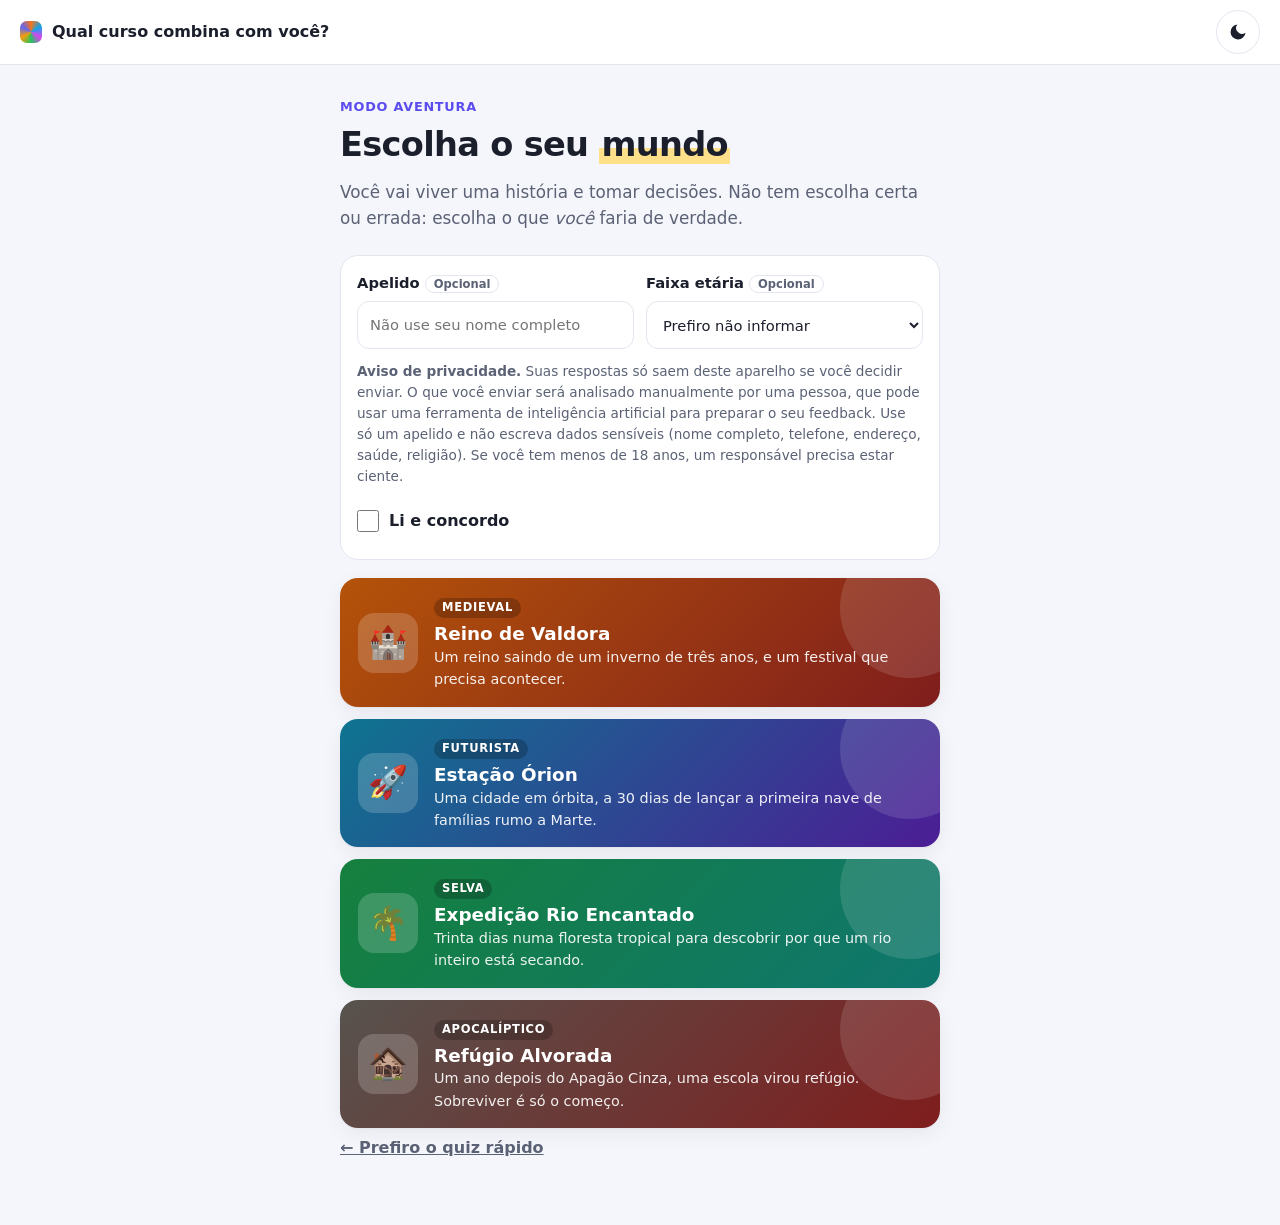
==== jogo.html @ d71a0f1b "Add files via upload" ====
<!DOCTYPE html>
<html lang="pt-BR">
<head>
  <meta charset="UTF-8">
  <meta name="viewport" content="width=device-width, initial-scale=1">
  <meta name="color-scheme" content="light dark">
  <title>Modo aventura · Qual curso combina com você?</title>
  <link rel="icon" href="data:,">
  <script src="tema-inicial.js"></script>
  <link rel="stylesheet" href="style.css">
  <link rel="stylesheet" href="jogo.css">
</head>
<body>
  <header class="topo">
    <a class="logo logo-link" href="index.html"><span class="logo-marca" aria-hidden="true"></span>Qual curso combina com você?</a>
    <button id="btn-tema" class="btn-tema" type="button" aria-label="Mudar tema">
      <svg class="icone-lua" viewBox="0 0 24 24" width="20" height="20" aria-hidden="true">
        <path fill="currentColor" d="M21 12.8A9 9 0 1 1 11.2 3a7 7 0 0 0 9.8 9.8z"/>
      </svg>
      <svg class="icone-sol" viewBox="0 0 24 24" width="20" height="20" aria-hidden="true">
        <circle cx="12" cy="12" r="4.5" fill="currentColor"/>
        <g stroke="currentColor" stroke-width="2" stroke-linecap="round">
          <path d="M12 2v2.5M12 19.5V22M2 12h2.5M19.5 12H22M4.9 4.9l1.8 1.8M17.3 17.3l1.8 1.8M4.9 19.1l1.8-1.8M17.3 6.7l1.8-1.8"/>
        </g>
      </svg>
    </button>
  </header>

  <main class="container">

    <!-- 1. ESCOLHER O MUNDO -->
    <section id="tela-mundos" class="tela">
      <p class="sobretitulo">Modo aventura</p>
      <h1>Escolha o seu <span class="grifo">mundo</span></h1>
      <p class="lead">
        Você vai viver uma história e tomar decisões. Não tem escolha certa ou errada:
        escolha o que <em>você</em> faria de verdade.
      </p>
      <div id="entrada"></div>
      <div id="lista-mundos" class="lista-mundos"></div>
      <a class="btn btn-link" href="index.html">← Prefiro o quiz rápido</a>
    </section>

    <!-- 2. ESCOLHER O PERSONAGEM -->
    <section id="tela-personagem" class="tela" hidden>
      <div class="banner-mundo">
        <span id="banner-emoji" class="banner-emoji" aria-hidden="true"></span>
        <div>
          <p id="banner-genero" class="banner-genero"></p>
          <h2 id="banner-nome"></h2>
        </div>
      </div>
      <p id="mundo-intro" class="mundo-intro"></p>

      <h3 class="titulo-secao">Com quem você vai jogar?</h3>
      <p class="dica-secao">O personagem é só o visual: ele não muda o seu resultado.</p>
      <div id="lista-personagens" class="lista-personagens" role="radiogroup" aria-label="Personagens"></div>

      <div class="acoes">
        <button id="btn-voltar-mundos" class="btn btn-link" type="button">← Outro mundo</button>
        <button id="btn-iniciar" class="btn btn-primario" type="button" disabled>Começar a aventura</button>
      </div>
    </section>

    <!-- 3. CENAS -->
    <section id="tela-cena" class="tela" hidden>
      <div class="cena-topo">
        <span class="cena-jogador">
          <span id="cena-avatar" class="cena-avatar" aria-hidden="true"></span>
          <span id="cena-nome"></span>
        </span>
        <span id="cena-capitulo" class="contador" aria-live="polite"></span>
      </div>
      <div id="trilha" class="trilha" aria-hidden="true"></div>

      <article id="cartao-cena" class="cartao cartao-cena">
        <p id="cena-mundo" class="cena-mundo"></p>
        <h2 id="cena-titulo"></h2>
        <p id="cena-texto" class="cena-texto"></p>
        <div id="cena-opcoes" class="opcoes" role="group" aria-labelledby="cena-titulo"></div>
        <div id="cena-reacao" class="cena-reacao" hidden>
          <p id="cena-reacao-texto" aria-live="polite"></p>
          <button id="btn-continuar" class="btn btn-primario" type="button">Continuar →</button>
        </div>
      </article>
      <p class="dica-teclado">Dica: você pode escolher com as teclas 1 a 4.</p>
    </section>

    <!-- 4. ACAMPAMENTO (perguntas abertas) -->
    <section id="tela-acampamento" class="tela" hidden>
      <p class="sobretitulo">Pausa na aventura</p>
      <h2>Agora, um pouco sobre você</h2>
      <p id="acampamento-texto" class="mundo-intro"></p>
      <p class="lead">
        Essas perguntas são sobre a sua vida real, fora do jogo. Escreva do seu jeito,
        como se estivesse contando para um amigo.
      </p>
      <form id="form-abertas" novalidate></form>
      <div class="acoes">
        <span></span>
        <button id="btn-finalizar" class="btn btn-primario" type="button">Ver minha revelação</button>
      </div>
    </section>

    <!-- 5. RESULTADO: montado por resultado.js -->
    <section id="tela-resultado" class="tela" hidden></section>

  </main>

  <script src="data/perguntas.js"></script>
  <script src="data/profissoes.js"></script>
  <script src="data/mundos/medieval.js"></script>
  <script src="data/mundos/futurista.js"></script>
  <script src="data/mundos/floresta.js"></script>
  <script src="data/mundos/apocaliptico.js"></script>
  <script src="nucleo.js"></script>
  <script src="interface-comum.js"></script>
  <script src="resultado.js"></script>
  <script src="jogo.js"></script>
</body>
</html>
---- style.css ----
:root {
  --bg: #f5f6fb;
  --card: #ffffff;
  --texto: #1b1f2c;
  --suave: #5b6275;
  --borda: #e3e6ef;
  --primaria: #5b4cf0;
  --primaria-escura: #4637d6;
  --primaria-suave: #efedff;
  --destaque-bg: #f3f1ff;
  --destaque-borda: #dcd7ff;
  --grifo: #ffe08a;
  --erro: #b42318;
  --erro-bg: #fff1f0;
  --raio: 18px;
  --raio-p: 12px;
  --sombra: 0 1px 2px rgba(20, 24, 40, 0.04), 0 6px 20px rgba(20, 24, 40, 0.06);

  /* Uma cor por perfil RIASEC */
  --cor-R: #f97316;
  --cor-I: #0ea5e9;
  --cor-A: #d946ef;
  --cor-S: #22c55e;
  --cor-E: #f59e0b;
  --cor-C: #6366f1;
}

/* Tema escuro: o atributo data-tema é definido no <head> e pelo botão ☀/☾ */
:root[data-tema="escuro"] {
  color-scheme: dark;
  --bg: #0f1220;
  --card: #181c2e;
  --texto: #e8eaf3;
  --suave: #a3a9bd;
  --borda: #2a3048;
  --primaria: #6d5ff5;
  --primaria-escura: #8174ff;
  --primaria-suave: #24224a;
  --destaque-bg: #1c1d3a;
  --destaque-borda: #34326a;
  --grifo: #6b4f00;
  --erro: #ff8a80;
  --erro-bg: #3a1a1a;
  --sombra: 0 1px 2px rgba(0, 0, 0, 0.3), 0 6px 20px rgba(0, 0, 0, 0.25);
}

* { box-sizing: border-box; }

body {
  margin: 0;
  font-family: system-ui, -apple-system, "Segoe UI", Roboto, sans-serif;
  background: var(--bg);
  color: var(--texto);
  line-height: 1.55;
  -webkit-font-smoothing: antialiased;
}

/* ---------- Topo ---------- */
.topo {
  background: var(--card);
  border-bottom: 1px solid var(--borda);
  padding: 10px 20px;
  display: flex;
  justify-content: space-between;
  align-items: center;
  gap: 12px;
}
.btn-tema {
  flex: none;
  width: 44px; height: 44px;
  display: grid; place-items: center;
  border: 1px solid var(--borda);
  border-radius: 50%;
  background: var(--card);
  color: var(--texto);
  cursor: pointer;
}
.btn-tema:hover { border-color: var(--primaria); color: var(--primaria); }
.btn-tema:focus-visible { outline: 3px solid var(--primaria); outline-offset: 2px; }
/* No claro mostra a lua (ir para o escuro); no escuro mostra o sol */
.icone-sol { display: none; }
[data-tema="escuro"] .icone-sol { display: block; }
[data-tema="escuro"] .icone-lua { display: none; }
.logo { display: inline-flex; align-items: center; gap: 10px; font-weight: 700; }
.logo-marca {
  width: 22px; height: 22px; border-radius: 7px;
  background: conic-gradient(var(--cor-R), var(--cor-I), var(--cor-A), var(--cor-S), var(--cor-E), var(--cor-C), var(--cor-R));
}

.container {
  max-width: 640px;
  margin: 0 auto;
  padding: 32px 20px 64px;
}

/* ---------- Tipografia ---------- */
h1 { font-size: 2.1rem; line-height: 1.2; margin: 0 0 14px; letter-spacing: -0.02em; }
h2 { font-size: 1.5rem; line-height: 1.3; margin: 0 0 12px; letter-spacing: -0.01em; }
h3 { font-size: 1.05rem; margin: 0 0 14px; }
h1:focus, h2:focus { outline: none; }

.sobretitulo {
  margin: 0 0 8px;
  font-size: 0.8rem;
  font-weight: 700;
  letter-spacing: 0.06em;
  text-transform: uppercase;
  color: var(--primaria);
}
.grifo {
  background: linear-gradient(transparent 60%, var(--grifo) 60%);
  padding: 0 2px;
}
.lead { color: var(--suave); font-size: 1.05rem; margin: 0 0 24px; }

/* ---------- Telas ---------- */
.tela { animation: aparecer 0.3s ease-out; }
@keyframes aparecer {
  from { opacity: 0; transform: translateY(8px); }
  to { opacity: 1; transform: none; }
}

/* ---------- Intro ---------- */
.etapas { list-style: none; padding: 0; margin: 0 0 20px; display: grid; gap: 10px; }
.etapas li {
  display: flex; align-items: center; gap: 14px;
  background: var(--card);
  border: 1px solid var(--borda);
  border-radius: var(--raio-p);
  padding: 12px 16px;
}
.etapas strong { display: block; }
.etapas span:not(.etapa-num) { color: var(--suave); font-size: 0.92rem; }
.etapa-num {
  flex: none;
  width: 32px; height: 32px; border-radius: 50%;
  display: grid; place-items: center;
  background: var(--primaria-suave); color: var(--primaria);
  font-weight: 700;
}

/* Escolha entre quiz rápido e modo aventura */
.modos { display: grid; gap: 12px; margin: 0 0 20px; }
.modo {
  font: inherit;
  color: var(--texto);
  text-decoration: none;
  text-align: left;
  display: flex; align-items: center; gap: 14px;
  width: 100%;
  min-height: 76px;
  padding: 14px 18px;
  background: var(--card);
  border: 1.5px solid var(--borda);
  border-radius: var(--raio);
  box-shadow: var(--sombra);
  cursor: pointer;
  transition: border-color 0.15s, transform 0.1s;
}
.modo:hover { border-color: var(--primaria); }
.modo:active { transform: scale(0.99); }
.modo:focus-visible { outline: 3px solid var(--primaria); outline-offset: 2px; }
.modo-emoji {
  flex: none;
  width: 48px; height: 48px; border-radius: 14px;
  display: grid; place-items: center;
  font-size: 1.6rem;
  background: var(--primaria-suave);
}
.modo-texto { flex: 1; }
.modo-texto strong { display: block; font-size: 1.08rem; }
.modo-texto span { color: var(--suave); font-size: 0.9rem; }
.modo-seta { flex: none; font-size: 1.3rem; color: var(--primaria); font-weight: 700; }
.modo-aventura {
  background: linear-gradient(135deg, var(--primaria-suave), var(--card) 70%);
  border-color: var(--destaque-borda);
}

.chips { list-style: none; padding: 0; margin: 0 0 28px; display: flex; flex-wrap: wrap; gap: 8px; }
.chips li {
  font-size: 0.85rem;
  color: var(--suave);
  border: 1px solid var(--borda);
  border-radius: 99px;
  padding: 4px 12px;
}

.aviso {
  font-size: 0.85rem;
  color: var(--suave);
  border-left: 3px solid var(--borda);
  padding: 4px 0 4px 14px;
  margin: 28px 0;
}

/* ---------- Entrada: apelido, faixa etária e consentimento ---------- */
.entrada {
  display: grid;
  grid-template-columns: 1fr 1fr;
  gap: 12px;
  background: var(--card);
  border: 1px solid var(--borda);
  border-radius: var(--raio);
  padding: 16px;
  margin: 0 0 18px;
}
.entrada-campo { display: grid; gap: 6px; align-content: start; min-width: 0; font-weight: 600; font-size: 0.92rem; }
.entrada-campo input, .entrada-campo select {
  font: inherit;
  font-weight: 400;
  color: var(--texto);
  background: var(--card);
  width: 100%;
  min-height: 48px;
  padding: 10px 12px;
  border: 1.5px solid var(--borda);
  border-radius: var(--raio-p);
}
.entrada-campo input:focus, .entrada-campo select:focus { border-color: var(--primaria); outline: none; }
.entrada-aviso, .entrada-concordo, .entrada .erro { grid-column: 1 / -1; }
.entrada-aviso { margin: 0; font-size: 0.85rem; color: var(--suave); }
.entrada-concordo { display: flex; align-items: center; gap: 10px; min-height: 44px; font-weight: 600; cursor: pointer; }
.entrada-concordo input { width: 22px; height: 22px; margin: 0; accent-color: var(--primaria); }
.entrada .erro { margin: 0; }

/* ---------- Botões ---------- */
.btn {
  font: inherit;
  cursor: pointer;
  border: 1px solid var(--borda);
  background: var(--card);
  color: var(--texto);
  min-height: 48px;
  padding: 12px 22px;
  border-radius: var(--raio-p);
  font-weight: 600;
  transition: background 0.15s, border-color 0.15s, transform 0.1s;
}
.btn:hover { border-color: var(--primaria); }
.btn:active { transform: scale(0.98); }
.btn:focus-visible, .opcao:focus-visible, textarea:focus-visible {
  outline: 3px solid var(--primaria);
  outline-offset: 2px;
}
.btn-primario { background: var(--primaria); color: #fff; border-color: var(--primaria); }
.btn-primario:hover { background: var(--primaria-escura); border-color: var(--primaria-escura); }
.btn-grande { width: 100%; font-size: 1.1rem; min-height: 56px; }
.btn-link { border: none; background: none; color: var(--suave); padding: 8px 0; min-height: 40px; }
.btn-link:hover { color: var(--texto); }

/* ---------- Quiz ---------- */
.quiz-topo { display: flex; justify-content: space-between; align-items: center; margin-bottom: 8px; }
.contador { color: var(--suave); font-size: 0.88rem; margin: 0; font-variant-numeric: tabular-nums; }

.progresso { height: 8px; background: var(--borda); border-radius: 99px; overflow: hidden; margin-bottom: 24px; }
#barra-progresso {
  height: 100%; width: 0;
  background: linear-gradient(90deg, var(--primaria), var(--cor-A));
  border-radius: 99px;
  transition: width 0.3s ease;
}

.cartao-pergunta { padding: 28px 24px; }
.cartao-pergunta.entrar { animation: aparecer 0.25s ease-out; }
.enunciado { color: var(--suave); margin: 0 0 6px; font-size: 0.95rem; }
#pergunta-texto { font-size: 1.45rem; line-height: 1.3; margin: 0 0 24px; }

.opcoes { display: grid; gap: 10px; }
.opcao {
  font: inherit;
  color: var(--texto);
  display: flex; align-items: center; gap: 14px;
  text-align: left;
  cursor: pointer;
  min-height: 52px;
  padding: 10px 16px;
  border-radius: var(--raio-p);
  border: 1.5px solid var(--borda);
  background: var(--card);
  transition: background 0.15s, border-color 0.15s;
}
.opcao:hover { border-color: var(--primaria); background: var(--destaque-bg); }
.opcao-num {
  flex: none;
  width: 28px; height: 28px; border-radius: 50%;
  display: grid; place-items: center;
  font-size: 0.85rem; font-weight: 700;
  border: 1.5px solid var(--borda);
  color: var(--suave);
}
.opcao.selecionada { border-color: var(--primaria); background: var(--primaria-suave); font-weight: 600; }
.opcao.selecionada .opcao-num { background: var(--primaria); border-color: var(--primaria); color: #fff; }

.incentivo { min-height: 1.5em; margin: 16px 0 0; text-align: center; font-weight: 600; color: var(--primaria); }
.dica-teclado { text-align: center; color: var(--suave); font-size: 0.82rem; margin: 4px 0 0; }
@media (hover: none) { .dica-teclado { display: none; } }

/* ---------- Perguntas abertas ---------- */
.campo { margin-bottom: 22px; }
.campo label { display: flex; align-items: baseline; gap: 8px; flex-wrap: wrap; font-weight: 600; margin-bottom: 4px; }
.selo-opcional {
  font-size: 0.72rem; font-weight: 600;
  color: var(--suave);
  border: 1px solid var(--borda);
  border-radius: 99px;
  padding: 1px 8px;
}
.campo .dica { display: block; color: var(--suave); font-size: 0.88rem; margin-bottom: 8px; }
.campo textarea {
  width: 100%;
  min-height: 110px;
  font: inherit;
  color: var(--texto);
  background: var(--card);
  padding: 12px 14px;
  border: 1.5px solid var(--borda);
  border-radius: var(--raio-p);
  resize: vertical;
}
.campo textarea:focus { border-color: var(--primaria); outline: none; }
.campo.invalido textarea { border-color: var(--erro); background: var(--erro-bg); }
.contagem { font-size: 0.8rem; color: var(--suave); text-align: right; margin-top: 4px; font-variant-numeric: tabular-nums; }
.erro { color: var(--erro); font-size: 0.9rem; font-weight: 600; margin: 0 0 12px; }
.acoes { display: flex; justify-content: space-between; align-items: center; gap: 12px; }

/* ---------- Resultado ---------- */
.cartao {
  background: var(--card);
  border: 1px solid var(--borda);
  border-radius: var(--raio);
  padding: 22px;
  margin-bottom: 18px;
  box-shadow: var(--sombra);
}
.cartao.destaque { background: var(--destaque-bg); border-color: var(--destaque-borda); }

.perfil-resumo { color: var(--suave); margin: -6px 0 18px; }

.barra-linha {
  display: grid;
  grid-template-columns: 112px 1fr 44px;
  gap: 12px;
  align-items: center;
  margin-bottom: 10px;
  font-size: 0.92rem;
}
.barra-nome { display: flex; align-items: center; gap: 8px; }
.barra-nome::before {
  content: ""; flex: none; width: 10px; height: 10px; border-radius: 50%;
  background: var(--cor);
}
.barra-linha.forte .barra-nome { font-weight: 700; }
.barra-fundo { background: var(--borda); border-radius: 99px; height: 12px; overflow: hidden; }
.barra-valor { height: 100%; width: 0; background: var(--cor); border-radius: 99px; transition: width 0.8s ease-out; }
.barra-linha:not(.forte) .barra-valor { opacity: 0.55; }
.barra-pct { color: var(--suave); text-align: right; font-variant-numeric: tabular-nums; }

.perfil-R { --cor: var(--cor-R); }
.perfil-I { --cor: var(--cor-I); }
.perfil-A { --cor: var(--cor-A); }
.perfil-S { --cor: var(--cor-S); }
.perfil-E { --cor: var(--cor-E); }
.perfil-C { --cor: var(--cor-C); }

.lista-cursos { list-style: none; counter-reset: curso; padding: 0; margin: 0; display: grid; gap: 10px; }
.lista-cursos li {
  counter-increment: curso;
  display: grid;
  grid-template-columns: 28px 1fr;
  gap: 2px 12px;
  padding: 12px 14px;
  border: 1px solid var(--borda);
  border-radius: var(--raio-p);
}
.lista-cursos li::before {
  content: counter(curso);
  grid-row: span 2;
  width: 28px; height: 28px; border-radius: 50%;
  display: grid; place-items: center;
  background: var(--primaria-suave); color: var(--primaria);
  font-weight: 700; font-size: 0.85rem;
}
.lista-cursos li > * { grid-column: 2; }
/* Nome do curso ocupa a linha; se não couber, a afinidade desce para baixo dele */
.curso-topo { display: flex; flex-wrap: wrap; justify-content: space-between; align-items: baseline; gap: 0 10px; }
.curso-topo strong { flex: 1 1 14rem; }
.curso-afinidade {
  flex: none;
  font-size: 0.75rem; font-weight: 600;
  color: var(--suave);
  border: 1px solid var(--borda);
  border-radius: 99px;
  padding: 1px 9px;
}
.curso-afinidade.nivel-muito { color: var(--primaria); background: var(--primaria-suave); border-color: transparent; }
.curso-afinidade.nivel-pouco { font-weight: 400; }
.lista-cursos .curso-resumo { color: var(--suave); font-size: 0.92rem; }
.cartao-dica { color: var(--suave); font-size: 0.88rem; margin: -8px 0 14px; }

.btn-areas {
  justify-self: start;
  font: inherit;
  font-size: 0.88rem;
  font-weight: 600;
  color: var(--primaria);
  background: var(--primaria-suave);
  border: none;
  border-radius: 99px;
  padding: 6px 14px;
  margin-top: 8px;
  min-height: 36px;
  cursor: pointer;
}
.btn-areas:hover { background: var(--destaque-borda); }
.btn-areas:focus-visible { outline: 3px solid var(--primaria); outline-offset: 2px; }
.ia-curso .btn-areas { display: block; }

/* ---------- Organograma (janela de áreas) ---------- */
.dialogo {
  width: min(560px, calc(100% - 32px));
  max-height: 88vh;
  padding: 0;
  border: 1px solid var(--borda);
  border-radius: var(--raio);
  background: var(--bg);
  color: var(--texto);
  box-shadow: 0 20px 60px rgba(0, 0, 0, 0.3);
  overflow: hidden; /* a rolagem fica no .dialogo-corpo */
}
.dialogo[open] { animation: aparecer 0.25s ease-out; }
.dialogo::backdrop { background: rgba(10, 12, 25, 0.55); }
body:has(.dialogo[open]) { overflow: hidden; }
.dialogo-corpo { max-height: 88vh; overflow-y: auto; padding: 18px 20px 8px; }
.dialogo-topo { display: flex; justify-content: space-between; align-items: center; margin-bottom: 10px; }
.dialogo-topo .sobretitulo { margin: 0; }
.btn-fechar {
  width: 40px; height: 40px;
  border: 1px solid var(--borda); border-radius: 50%;
  background: var(--card); color: var(--texto);
  font-size: 1rem; cursor: pointer;
}
.btn-fechar:hover { border-color: var(--primaria); }
.btn-fechar:focus-visible { outline: 3px solid var(--primaria); outline-offset: 2px; }

/* Nó raiz: o curso */
.organo-raiz {
  background: var(--card);
  border: 1px solid var(--borda);
  border-top: 5px solid var(--cor);
  border-radius: var(--raio-p);
  padding: 16px 18px;
  text-align: center;
  position: relative;
}
.organo-raiz h2 { font-size: 1.25rem; margin: 0 0 4px; }
.organo-raiz p { color: var(--suave); font-size: 0.92rem; margin: 0 0 10px; }
.organo-nivel {
  display: inline-block;
  font-size: 0.82rem; font-weight: 700;
  color: var(--primaria);
  background: var(--primaria-suave);
  border-radius: 99px;
  padding: 3px 12px;
}

/* Ramos: linha vertical saindo da raiz e um traço para cada área */
.organo-ramos {
  list-style: none;
  margin: 0 0 0 22px;
  padding: 18px 0 0 0;
  border-left: 2px solid var(--borda);
}
.organo-ramo { position: relative; padding-left: 22px; margin-bottom: 12px; }
.organo-ramo:last-child { margin-bottom: 0; }
.organo-ramo::before {
  content: "";
  position: absolute;
  left: 0; top: 26px;
  width: 22px;
  border-top: 2px solid var(--borda);
}
/* Esconde o resto da linha vertical abaixo do último ramo */
.organo-ramo:last-child::after {
  content: "";
  position: absolute;
  left: -2px; top: 28px; bottom: 0;
  width: 2px;
  background: var(--bg);
}

.organo-no {
  background: var(--card);
  border: 1px solid var(--borda);
  border-left: 4px solid var(--cor);
  border-radius: var(--raio-p);
  padding: 12px 14px;
}
.organo-ramo.melhor .organo-no { border-color: var(--cor); box-shadow: var(--sombra); }
.organo-no-topo { display: flex; justify-content: space-between; align-items: center; gap: 8px; flex-wrap: wrap; }
.selo-melhor {
  font-size: 0.72rem; font-weight: 700;
  color: #fff;
  background: var(--primaria);
  border-radius: 99px;
  padding: 2px 10px;
}
.organo-desc { margin: 4px 0 10px; color: var(--suave); font-size: 0.9rem; }
.medidor { height: 8px; background: var(--borda); border-radius: 99px; overflow: hidden; }
.medidor-valor { height: 100%; width: 0; background: var(--cor); border-radius: 99px; transition: width 0.7s ease-out; }
.organo-rodape {
  display: flex; justify-content: space-between; gap: 8px; flex-wrap: wrap;
  margin-top: 6px;
  font-size: 0.8rem;
}
.organo-nivel-area { font-weight: 700; font-variant-numeric: tabular-nums; }
.organo-perfis { color: var(--suave); }

/* Janela de exportar PDF */
.dialogo-pequeno { width: min(440px, calc(100% - 32px)); }
.dialogo-pequeno h2 { font-size: 1.2rem; margin: 0; }
.dialogo-texto { color: var(--suave); margin: 0 0 14px; }
.dialogo-nota { font-size: 0.85rem; }
.pdf-opcoes { display: grid; gap: 8px; margin-bottom: 16px; }
.opcao-pdf {
  display: flex; align-items: center; gap: 12px;
  min-height: 48px;
  padding: 10px 14px;
  background: var(--card);
  border: 1.5px solid var(--borda);
  border-radius: var(--raio-p);
  cursor: pointer;
}
.opcao-pdf:has(input:checked) { border-color: var(--primaria); background: var(--primaria-suave); }
.opcao-pdf input { width: 20px; height: 20px; accent-color: var(--primaria); flex: none; }
.opcao-pdf span { flex: 1; font-weight: 600; }
.opcao-pdf small { color: var(--suave); }
.acoes-dialogo { justify-content: flex-end; padding-bottom: 12px; }

/* Celular: a janela vira uma "gaveta" que sobe de baixo */
@media (max-width: 560px) {
  .dialogo {
    width: 100%;
    max-width: 100%;
    margin: auto 0 0;
    border-radius: var(--raio) var(--raio) 0 0;
    border-bottom: none;
  }
  .dialogo[open] { animation: subir 0.3s ease-out; }
  .organo-ramos { margin-left: 12px; }
}
@keyframes subir { from { transform: translateY(40px); opacity: 0; } to { transform: none; opacity: 1; } }

/* Análise da IA */
.ia-status { color: var(--suave); }
.ia-carregando p { margin: 0 0 14px; }
.esqueleto { display: grid; gap: 10px; }
.esqueleto div {
  height: 12px; border-radius: 99px;
  background: linear-gradient(90deg, var(--borda) 25%, var(--card) 50%, var(--borda) 75%);
  background-size: 200% 100%;
  animation: brilho 1.4s infinite linear;
}
.esqueleto div:nth-child(2) { width: 92%; }
.esqueleto div:nth-child(3) { width: 78%; }
.esqueleto div:nth-child(4) { width: 60%; }
@keyframes brilho { from { background-position: 200% 0; } to { background-position: -200% 0; } }

#ia-conteudo h4 { margin: 22px 0 8px; font-size: 1rem; }
#ia-conteudo h4:first-child { margin-top: 0; }
#ia-conteudo p { margin: 0; }
#ia-conteudo ul { margin: 0; padding-left: 20px; }
#ia-conteudo li { margin-bottom: 8px; }
.ia-curso {
  background: var(--card);
  border: 1px solid var(--destaque-borda);
  border-radius: var(--raio-p);
  padding: 12px 14px;
  margin-bottom: 8px;
}
.ia-curso strong { display: block; margin-bottom: 2px; }
.ia-curso .selo-ia {
  display: inline-block;
  margin-left: 8px;
  vertical-align: 2px;
  font-size: 0.72rem; font-weight: 600;
  color: var(--suave);
  border: 1px dashed var(--suave);
  border-radius: 99px;
  padding: 0 8px;
}
.ia-curso.fora-da-base { border-style: dashed; }
.ia-curso span { color: var(--suave); font-size: 0.94rem; }

.acoes-resultado { justify-content: flex-end; flex-wrap: wrap; }

/* Enviar o resultado */
.cartao-enviar p { margin: 0 0 14px; }
.acoes-enviar { display: grid; grid-template-columns: 1fr 1fr; gap: 10px; }
.btn-whatsapp {
  display: flex; align-items: center; justify-content: center;
  text-align: center;
  text-decoration: none;
  background: #0b7a3e; color: #fff; border-color: #0b7a3e;
}
.btn-whatsapp:hover { background: #096332; border-color: #096332; }
.cartao-enviar .copiar-status { min-height: 1.5em; margin: 10px 0 6px; font-size: 0.9rem; font-weight: 600; color: #0b7a3e; }
:root[data-tema="escuro"] .cartao-enviar .copiar-status { color: #5ee0a0; }
.cartao-enviar .copiar-status.falhou { color: var(--erro); }
.rotulo-texto { display: block; font-size: 0.85rem; font-weight: 600; margin-bottom: 4px; }
.texto-resultado {
  width: 100%;
  font: 0.82rem/1.45 ui-monospace, Consolas, monospace;
  color: var(--texto);
  background: var(--card);
  padding: 10px 12px;
  border: 1.5px solid var(--borda);
  border-radius: var(--raio-p);
  resize: vertical;
}

/* ---------- Celular ---------- */
@media (max-width: 480px) {
  .container { padding: 24px 16px 48px; }
  h1 { font-size: 1.7rem; }
  .cartao-pergunta { padding: 22px 16px; }
  #pergunta-texto { font-size: 1.25rem; }
  .barra-linha { grid-template-columns: 108px 1fr 40px; gap: 8px; font-size: 0.88rem; }
  .acoes-resultado .btn { flex: 1; }
  .entrada, .acoes-enviar { grid-template-columns: 1fr; }
  .btn-areas { justify-self: stretch; width: 100%; min-height: 44px; }
}

/* Elementos que só existem no PDF */
.so-pdf { display: none; }

/* ---------- Menos movimento ---------- */
@media (prefers-reduced-motion: reduce) {
  *, *::before, *::after { animation: none !important; transition: none !important; }
}

/* ---------- Impressão / PDF ---------- */
@page { size: A4; margin: 14mm 14mm 16mm; }

@media print {
  /* Sem animações: o navegador refaz a página ao imprimir e capturava o
     "fade-in" no meio, deixando o texto cinza ou invisível */
  *, *::before, *::after {
    animation: none !important;
    transition: none !important;
    -webkit-print-color-adjust: exact;
    print-color-adjust: exact; /* mantém barras e cores mesmo sem "gráficos de fundo" */
  }

  /* Sempre claro e com texto escuro, mesmo se a tela estiver no tema escuro */
  :root, :root[data-tema="escuro"] {
    color-scheme: light;
    --bg: #fff; --card: #fff; --texto: #000; --suave: #2f3441; --borda: #cfd4df;
    --primaria: #4637d6; --primaria-suave: #ecebff;
    --destaque-bg: #fff; --destaque-borda: #cfd4df; --sombra: none;
  }
  body { background: #fff; font-size: 11pt; }
  .container { max-width: none; padding: 0; }

  /* O que não faz sentido no papel */
  .topo, .acoes, .btn, .btn-areas, .btn-tema, .cartao-dica,
  .dialogo, .painel-teste, .cartao.sem-ia, .cartao-enviar { display: none !important; }

  .so-pdf:not([hidden]) { display: block; }
  .pdf-cabecalho {
    display: flex !important;
    justify-content: space-between;
    align-items: center;
    padding-bottom: 10px;
    margin-bottom: 18px;
    border-bottom: 2px solid var(--primaria);
    font-size: 9.5pt;
    color: var(--suave);
  }
  .pdf-cabecalho .logo { color: var(--texto); font-size: 11pt; }

  h2 { font-size: 18pt; }
  .cartao { box-shadow: none; break-inside: avoid; padding: 14px 18px; margin-bottom: 12px; }
  .cartao.destaque { border-left: 4px solid var(--primaria); }
  .lista-cursos li, .ia-curso { break-inside: avoid; }
  .barra-linha:not(.forte) .barra-valor { opacity: 0.7; }
  .barra-valor, .medidor-valor { transition: none; }

  /* Áreas de atuação: começam em página nova, um curso por bloco */
  .pdf-areas { break-before: page; }
  .pdf-areas > h3 { font-size: 14pt; margin-bottom: 14px; }
  .pdf-curso { break-inside: avoid; margin-bottom: 22px; }
  .organo-raiz h4 { font-size: 13pt; margin: 0 0 4px; }
  .organo-ramo { break-inside: avoid; margin-bottom: 8px; }
  .organo-ramo:last-child::after { background: #fff; }
  .organo-no { padding: 8px 12px; }
  .organo-desc { margin: 2px 0 6px; }

  .aviso { break-inside: avoid; color: var(--suave); }
}
---- jogo.css ----
/* Estilos do modo aventura (jogo.html). Usa as variáveis de style.css.
   Cada mundo define --mundo-a e --mundo-b (cores do gradiente), vindas de data/mundos/*.js. */

body { --mundo-a: var(--primaria); --mundo-b: var(--cor-A); }

.logo-link { color: var(--texto); text-decoration: none; }

/* ---------- Escolha do mundo ---------- */
.lista-mundos { display: grid; gap: 12px; margin-bottom: 8px; }
.cartao-mundo {
  font: inherit;
  text-align: left;
  color: #fff;
  display: flex; align-items: center; gap: 16px;
  width: 100%;
  min-height: 104px;
  padding: 16px 18px;
  border: none;
  border-radius: var(--raio);
  background: linear-gradient(135deg, var(--mundo-a), var(--mundo-b));
  box-shadow: var(--sombra);
  cursor: pointer;
  position: relative;
  overflow: hidden;
  transition: transform 0.15s;
}
.cartao-mundo::after {
  /* brilho suave no canto, para dar profundidade */
  content: "";
  position: absolute; right: -40px; top: -40px;
  width: 140px; height: 140px; border-radius: 50%;
  background: rgba(255, 255, 255, 0.12);
}
.cartao-mundo:hover { transform: translateY(-2px); }
.cartao-mundo:active { transform: scale(0.99); }
.cartao-mundo:focus-visible { outline: 3px solid var(--texto); outline-offset: 3px; }
.mundo-emoji {
  flex: none;
  width: 60px; height: 60px; border-radius: 16px;
  display: grid; place-items: center;
  font-size: 2rem;
  background: rgba(255, 255, 255, 0.18);
}
.mundo-texto { flex: 1; position: relative; z-index: 1; }
.mundo-genero {
  display: inline-block;
  font-size: 0.72rem; font-weight: 700; letter-spacing: 0.06em; text-transform: uppercase;
  background: rgba(0, 0, 0, 0.22);
  border-radius: 99px;
  padding: 1px 8px;
  margin-bottom: 4px;
}
.mundo-texto strong { display: block; font-size: 1.15rem; line-height: 1.3; }
.mundo-resumo { display: block; font-size: 0.9rem; opacity: 0.92; }

/* ---------- Banner do mundo e personagens ---------- */
.banner-mundo {
  display: flex; align-items: center; gap: 14px;
  padding: 18px;
  border-radius: var(--raio);
  color: #fff;
  background: linear-gradient(135deg, var(--mundo-a), var(--mundo-b));
  margin-bottom: 14px;
}
.banner-emoji {
  flex: none;
  width: 56px; height: 56px; border-radius: 16px;
  display: grid; place-items: center;
  font-size: 1.9rem;
  background: rgba(255, 255, 255, 0.18);
}
.banner-genero { margin: 0; font-size: 0.75rem; font-weight: 700; letter-spacing: 0.06em; text-transform: uppercase; opacity: 0.85; }
.banner-mundo h2 { margin: 0; color: #fff; }
.mundo-intro {
  color: var(--texto);
  font-size: 1.02rem;
  border-left: 4px solid var(--mundo-a);
  padding: 2px 0 2px 14px;
  margin: 0 0 22px;
}

.titulo-secao { margin: 0 0 2px; }
.dica-secao { color: var(--suave); font-size: 0.88rem; margin: 0 0 12px; }

.lista-personagens { display: grid; grid-template-columns: repeat(2, 1fr); gap: 10px; margin-bottom: 18px; }
.cartao-personagem {
  font: inherit;
  color: var(--texto);
  text-align: center;
  display: flex; flex-direction: column; align-items: center; gap: 4px;
  padding: 16px 10px 14px;
  background: var(--card);
  border: 2px solid var(--borda);
  border-radius: var(--raio);
  cursor: pointer;
  transition: border-color 0.15s, transform 0.1s;
}
.cartao-personagem:hover { border-color: var(--mundo-a); }
.cartao-personagem:focus-visible { outline: 3px solid var(--primaria); outline-offset: 2px; }
.cartao-personagem.selecionado {
  border-color: var(--mundo-a);
  box-shadow: 0 0 0 3px color-mix(in srgb, var(--mundo-a) 25%, transparent);
}
.personagem-avatar {
  position: relative;
  width: 64px; height: 64px; border-radius: 50%;
  display: grid; place-items: center;
  font-size: 2.2rem;
  background: color-mix(in srgb, var(--mundo-a) 14%, var(--card));
  margin-bottom: 4px;
}
.personagem-item {
  position: absolute; right: -4px; bottom: -4px;
  width: 28px; height: 28px; border-radius: 50%;
  display: grid; place-items: center;
  font-size: 0.95rem;
  background: var(--card);
  border: 2px solid var(--borda);
}
.cartao-personagem.selecionado .personagem-item { border-color: var(--mundo-a); }
.personagem-desc { color: var(--suave); font-size: 0.82rem; line-height: 1.4; }

.btn-primario:disabled { opacity: 0.45; cursor: not-allowed; }

/* ---------- Cenas ---------- */
.cena-topo { display: flex; justify-content: space-between; align-items: center; gap: 10px; margin-bottom: 10px; }
.cena-jogador { display: inline-flex; align-items: center; gap: 8px; font-weight: 700; }
.cena-avatar {
  width: 36px; height: 36px; border-radius: 50%;
  display: grid; place-items: center;
  font-size: 1.25rem;
  background: color-mix(in srgb, var(--mundo-a) 16%, var(--card));
  border: 2px solid var(--mundo-a);
}

/* Trilha: um passo por cena */
.trilha { display: flex; gap: 4px; margin-bottom: 20px; }
.passo { flex: 1; height: 6px; border-radius: 99px; background: var(--borda); }
.passo.feito { background: var(--mundo-a); }
.passo.atual { background: var(--mundo-b); box-shadow: 0 0 0 2px color-mix(in srgb, var(--mundo-b) 30%, transparent); }

.cartao-cena { padding: 0 0 22px; overflow: hidden; }
.cartao-cena.entrar { animation: aparecer 0.3s ease-out; }
.cena-mundo {
  margin: 0 0 18px;
  padding: 10px 22px;
  color: #fff;
  font-size: 0.78rem; font-weight: 700; letter-spacing: 0.06em; text-transform: uppercase;
  background: linear-gradient(135deg, var(--mundo-a), var(--mundo-b));
}
.cartao-cena h2 { padding: 0 22px; font-size: 1.35rem; }
.cena-texto { padding: 0 22px; margin: 0 0 20px; font-size: 1.05rem; line-height: 1.6; }
.cartao-cena .opcoes { padding: 0 22px; }
.cartao-cena .opcao { line-height: 1.4; padding: 12px 16px; }
.opcao:disabled { cursor: default; }
.opcao.apagada { opacity: 0.45; }
.opcao.selecionada { border-color: var(--mundo-a); background: color-mix(in srgb, var(--mundo-a) 12%, var(--card)); }
.opcao.selecionada .opcao-num { background: var(--mundo-a); border-color: var(--mundo-a); }

.cena-reacao {
  margin: 16px 22px 0;
  padding: 14px 16px;
  border-radius: var(--raio-p);
  background: color-mix(in srgb, var(--mundo-a) 10%, var(--card));
  border-left: 4px solid var(--mundo-a);
  animation: aparecer 0.3s ease-out;
}
.cena-reacao p { margin: 0 0 12px; font-style: italic; }
.cena-reacao .btn { width: 100%; }

/* ---------- Revelação (topo do resultado) ---------- */
.revelacao {
  color: #fff;
  border: none;
  background: linear-gradient(135deg, var(--mundo-a), var(--mundo-b));
  position: relative;
  overflow: hidden;
}
.revelacao::after {
  content: "";
  position: absolute; right: -50px; top: -50px;
  width: 180px; height: 180px; border-radius: 50%;
  background: rgba(255, 255, 255, 0.1);
}
.revelacao > * { position: relative; z-index: 1; }
.revelacao-topo { display: flex; align-items: center; gap: 14px; margin-bottom: 10px; }
.revelacao-avatar {
  flex: none;
  width: 56px; height: 56px; border-radius: 50%;
  display: grid; place-items: center;
  font-size: 1.9rem;
  background: rgba(255, 255, 255, 0.2);
}
.revelacao-onde { margin: 0; font-size: 0.85rem; opacity: 0.9; }
.revelacao h3 { margin: 0; color: #fff; }
.revelacao-titulo { font-size: 1.35rem; line-height: 1.35; margin: 0 0 10px; }
.revelacao-titulo strong { font-size: 1.5rem; }
.revelacao p { margin: 0 0 8px; }
.revelacao-ponte {
  margin-top: 12px !important;
  padding: 10px 14px;
  border-radius: var(--raio-p);
  background: rgba(0, 0, 0, 0.2);
  font-weight: 600;
}

/* ---------- Verificador (modo teste) ---------- */
.verificador { font-size: 0.85rem; }
.verificador-mundo { padding: 8px 12px; border-radius: 8px; margin-bottom: 8px; }
.verificador-mundo p { margin: 4px 0 0; }
.verificador-mundo.passou { background: #e7f8ee; color: #14532d; }
.verificador-mundo.falhou { background: #fdecec; color: #7f1d1d; }

@media (max-width: 480px) {
  .cartao-mundo { min-height: 96px; padding: 14px; gap: 12px; }
  .mundo-emoji { width: 52px; height: 52px; font-size: 1.7rem; }
  .cartao-cena h2 { font-size: 1.2rem; }
  .cena-texto { font-size: 1rem; }
  .cena-mundo, .cartao-cena h2, .cena-texto, .cartao-cena .opcoes { padding-left: 16px; padding-right: 16px; }
  .cena-reacao { margin-left: 16px; margin-right: 16px; }
}

@media print {
  .revelacao { color: #fff !important; break-inside: avoid; }
  .revelacao h3 { color: #fff; }
}
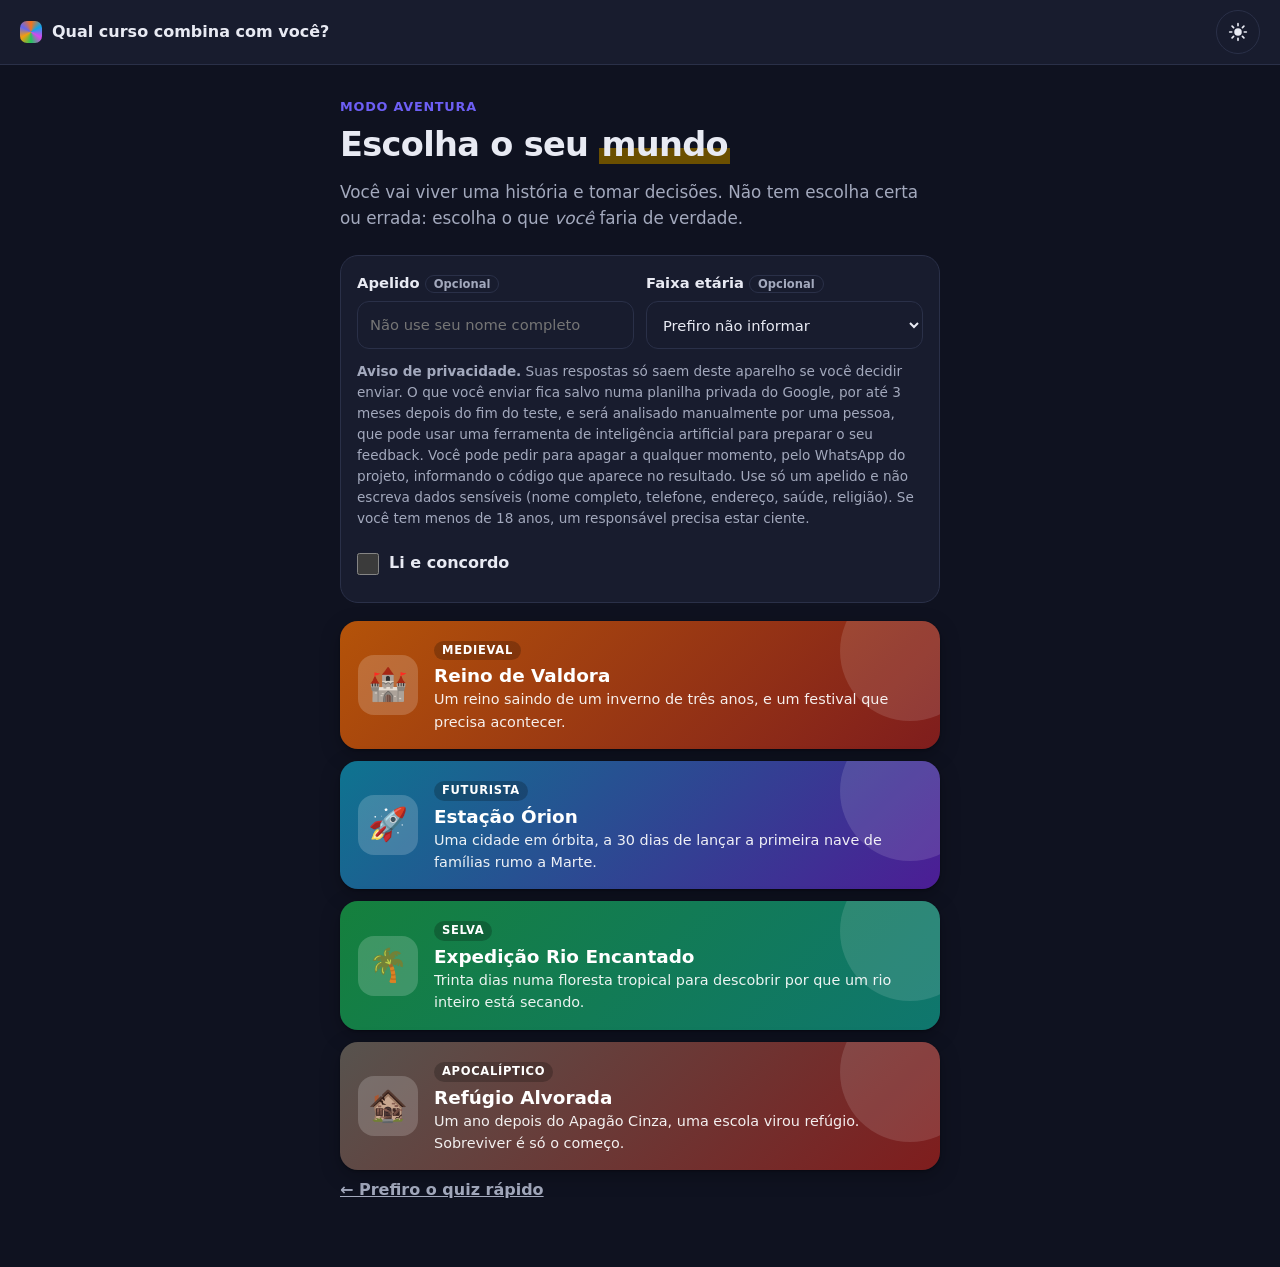
==== commit d8d7eacb: "Deixar o tema escuro como padrão Co-Authored-By: Claude Opus 5.5 <noreply@anthropic.com>" ====
--- a/jogo.html
+++ b/jogo.html
@@ -3,7 +3,7 @@
 <head>
   <meta charset="UTF-8">
   <meta name="viewport" content="width=device-width, initial-scale=1">
-  <meta name="color-scheme" content="light dark">
+  <meta name="color-scheme" content="dark light">
   <title>Modo aventura · Qual curso combina com você?</title>
   <link rel="icon" href="data:,">
   <script src="tema-inicial.js"></script>
--- a/style.css
+++ b/style.css
@@ -596,6 +596,9 @@
 /* Enviar o resultado */
 .cartao-enviar p { margin: 0 0 14px; }
 .acoes-enviar { display: grid; grid-template-columns: 1fr 1fr; gap: 10px; }
+.btn-enviar { width: 100%; }
+.btn-enviar:disabled { opacity: 0.7; cursor: default; }
+.cartao-enviar .nota-enviar { margin: 8px 0 0; font-size: 0.82rem; color: var(--suave); }
 .btn-whatsapp {
   display: flex; align-items: center; justify-content: center;
   text-align: center;
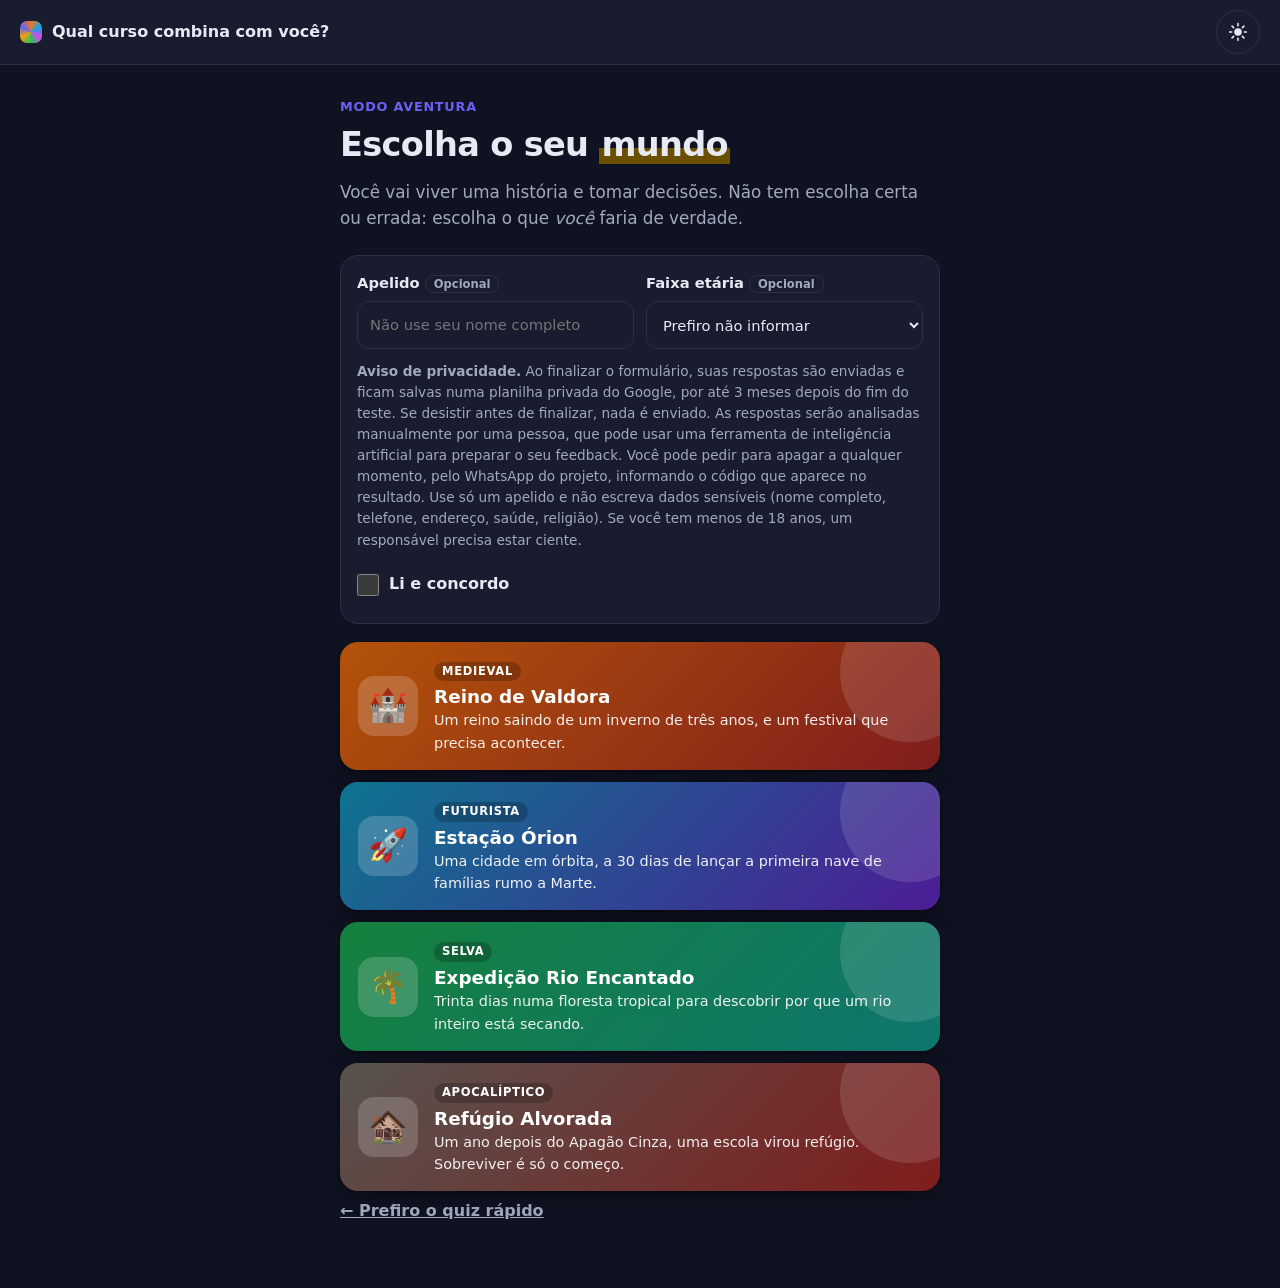
==== commit 04b0f268: "Salvar na planilha ao finalizar o formulário Co-Authored-By: Claude Opus 5.5 <noreply@anthropic.com>" ====
--- a/jogo.html
+++ b/jogo.html
@@ -96,9 +96,10 @@
         como se estivesse contando para um amigo.
       </p>
       <form id="form-abertas" novalidate></form>
+      <p class="nota-finalizar">Ao finalizar, suas respostas são enviadas para a planilha privada do projeto.</p>
       <div class="acoes">
         <span></span>
-        <button id="btn-finalizar" class="btn btn-primario" type="button">Ver minha revelação</button>
+        <button id="btn-finalizar" class="btn btn-primario" type="button">Finalizar formulário</button>
       </div>
     </section>
 
--- a/style.css
+++ b/style.css
@@ -597,8 +597,10 @@
 .cartao-enviar p { margin: 0 0 14px; }
 .acoes-enviar { display: grid; grid-template-columns: 1fr 1fr; gap: 10px; }
 .btn-enviar { width: 100%; }
-.btn-enviar:disabled { opacity: 0.7; cursor: default; }
-.cartao-enviar .nota-enviar { margin: 8px 0 0; font-size: 0.82rem; color: var(--suave); }
+.bloco-planilha { margin-bottom: 16px; padding-bottom: 14px; border-bottom: 1px solid var(--destaque-borda); }
+.cartao-enviar .bloco-planilha .copiar-status { margin: 0; }
+.bloco-planilha .btn-enviar { margin-top: 10px; }
+.nota-finalizar { font-size: 0.85rem; color: var(--suave); margin: 0 0 12px; }
 .btn-whatsapp {
   display: flex; align-items: center; justify-content: center;
   text-align: center;
@@ -608,7 +610,8 @@
 .btn-whatsapp:hover { background: #096332; border-color: #096332; }
 .cartao-enviar .copiar-status { min-height: 1.5em; margin: 10px 0 6px; font-size: 0.9rem; font-weight: 600; color: #0b7a3e; }
 :root[data-tema="escuro"] .cartao-enviar .copiar-status { color: #5ee0a0; }
-.cartao-enviar .copiar-status.falhou { color: var(--erro); }
+.cartao-enviar .copiar-status.falhou,
+:root[data-tema="escuro"] .cartao-enviar .copiar-status.falhou { color: var(--erro); }
 .rotulo-texto { display: block; font-size: 0.85rem; font-weight: 600; margin-bottom: 4px; }
 .texto-resultado {
   width: 100%;
